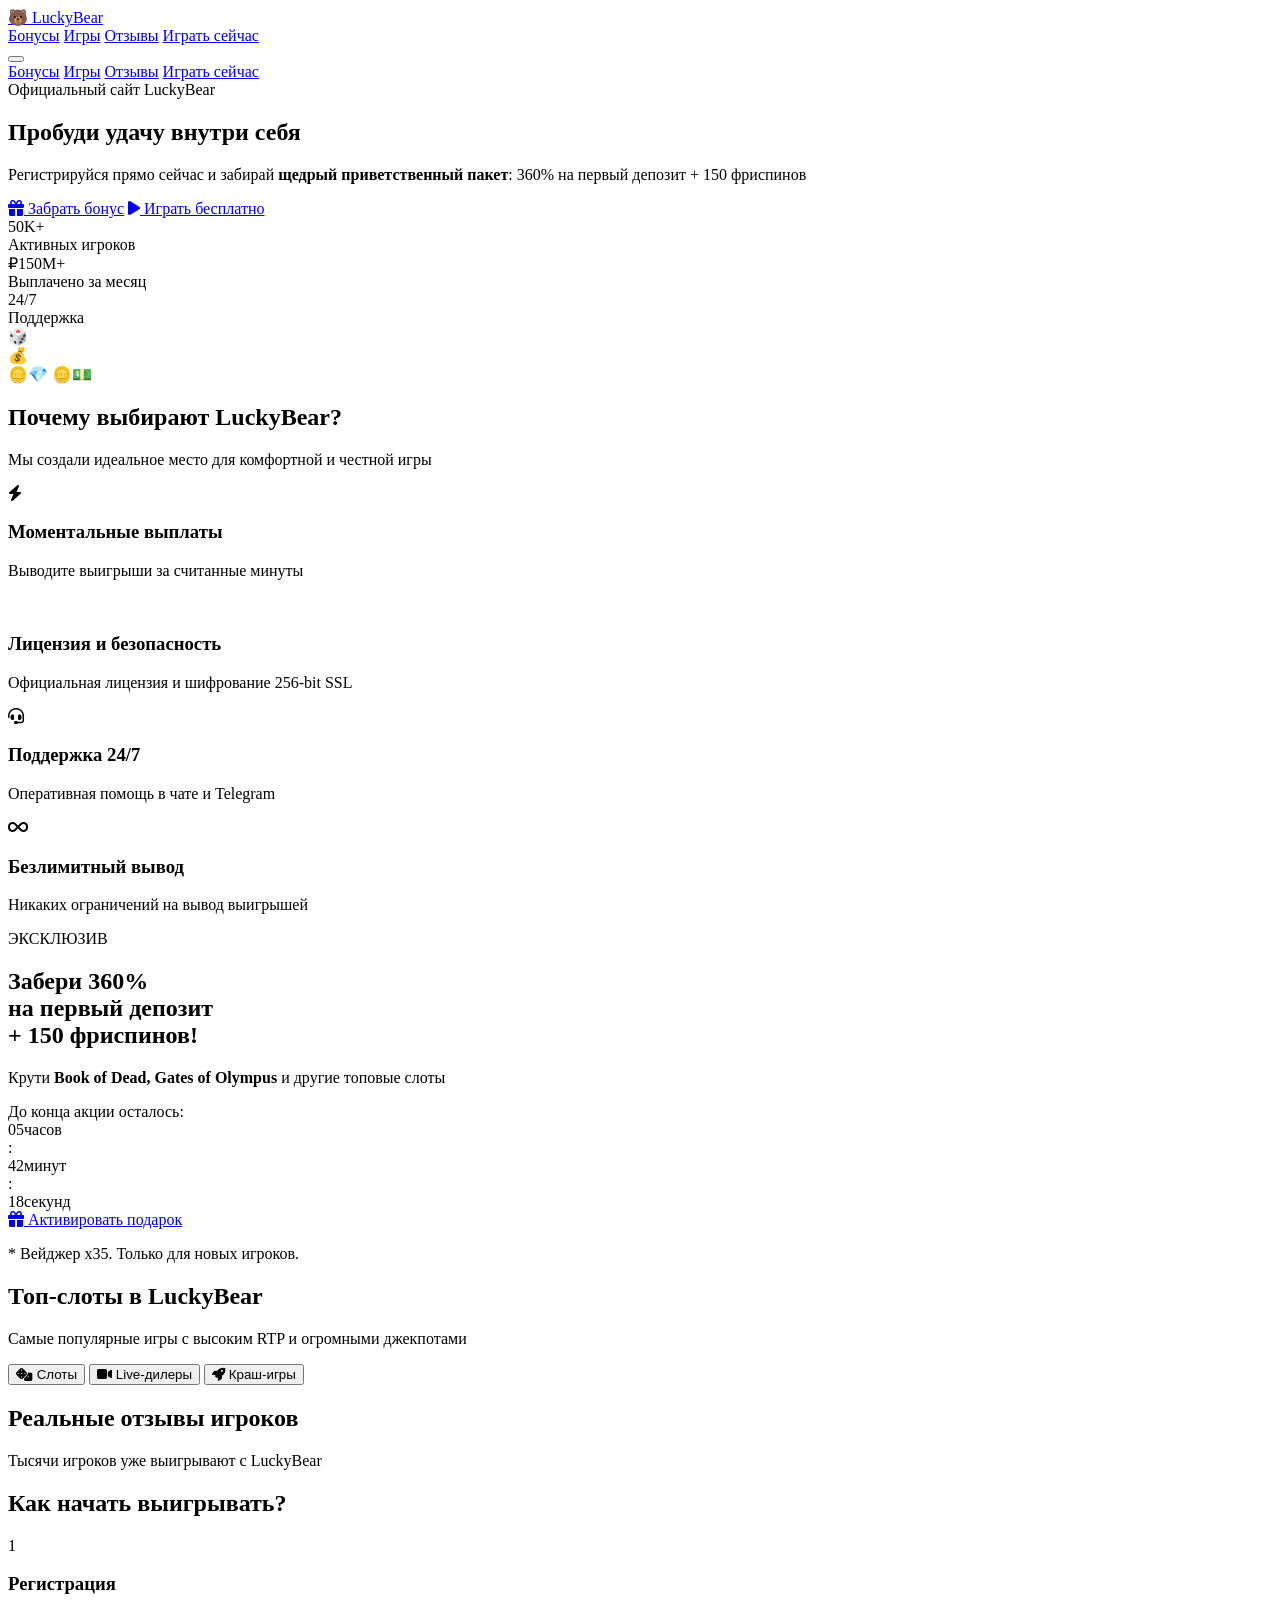
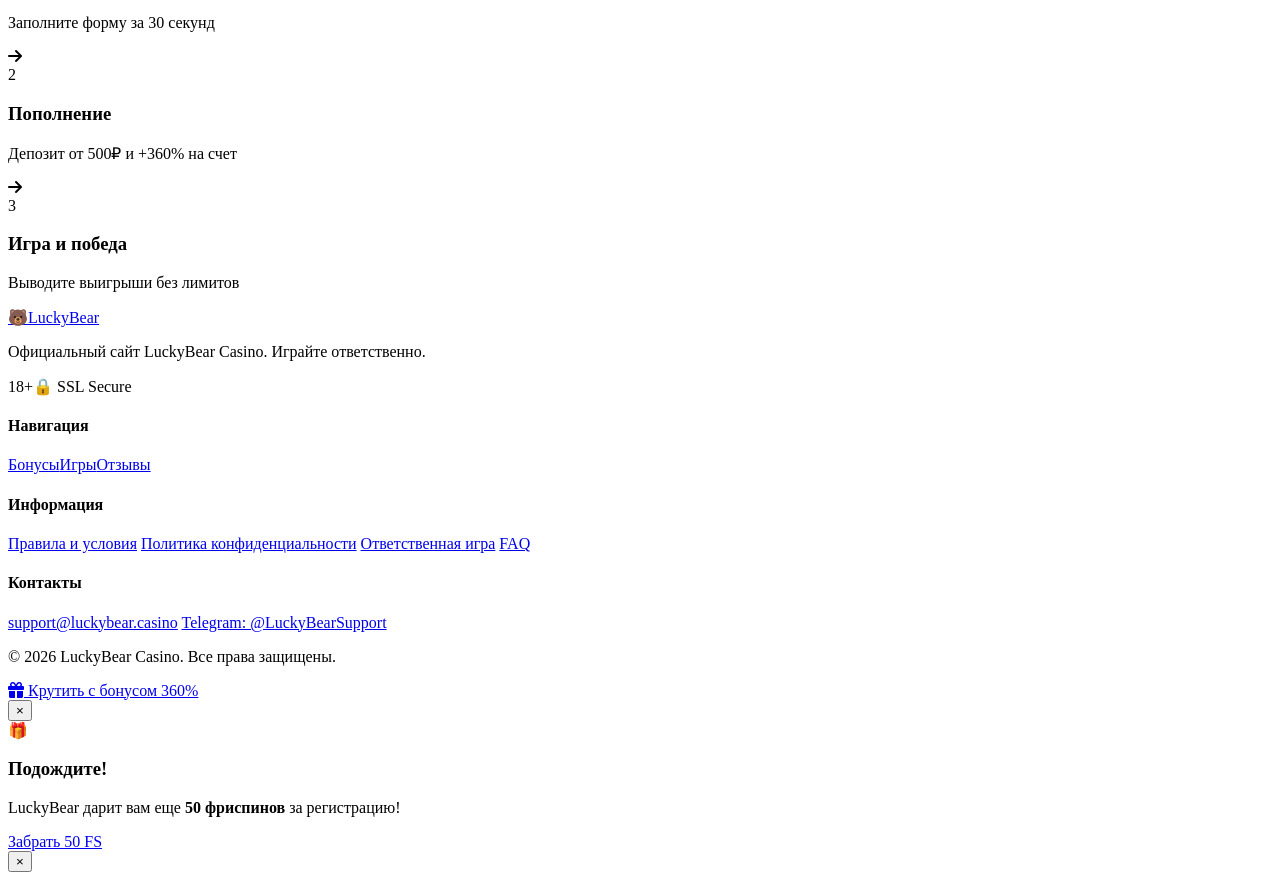
==== index.html @ 6e3bfaf0 "Create index.html" ====
<!DOCTYPE html>
<html lang="ru">
<head>
    <meta charset="UTF-8">
    <meta name="viewport" content="width=device-width, initial-scale=1.0">
    <meta name="description" content="Регистрируйся на LuckyBear и забирай приветственный пакет: 360% на депозит и 150 фриспинов. Топовые слоты, рулетка, моментальные выплаты 24/7.">
    <meta name="keywords" content="LuckyBear, luckybear casino, luckybear официальный сайт, бонус 360%, luckybear отзывы">
    <title>LuckyBear Casino – Официальный сайт | Играй онлайн с бонусом 360% + 150 FS</title>
    <link rel="preconnect" href="https://fonts.googleapis.com">
    <link rel="preconnect" href="https://fonts.gstatic.com" crossorigin>
    <link href="https://fonts.googleapis.com/css2?family=Inter:wght@400;500;600;700&family=Montserrat:wght@600;700;800;900&display=swap" rel="stylesheet">
    <link rel="stylesheet" href="https://cdnjs.cloudflare.com/ajax/libs/font-awesome/6.4.0/css/all.min.css">
    <link rel="icon" href="assets/favicon.svg" type="image/svg+xml">
    <link rel="stylesheet" href="css/style.css">
</head>
<body>
    <div class="particles-bg" id="particles"></div>

    <nav class="navbar" id="navbar">
        <div class="container">
            <div class="nav-wrapper">
                <a href="/" class="logo">
                    <span class="logo-icon">🐻</span>
                    <span class="logo-text">Lucky<span class="logo-accent">Bear</span></span>
                </a>
                <div class="nav-links">
                    <a href="#bonus" class="nav-link">Бонусы</a>
                    <a href="#games" class="nav-link">Игры</a>
                    <a href="#reviews" class="nav-link">Отзывы</a>
                    <a href="#" class="nav-link nav-btn" data-play-link>Играть сейчас</a>
                </div>
                <button class="mobile-menu-btn" id="mobileMenuBtn">
                    <span></span><span></span><span></span>
                </button>
            </div>
        </div>
    </nav>

    <div class="mobile-menu" id="mobileMenu">
        <a href="#bonus" class="mobile-link">Бонусы</a>
        <a href="#games" class="mobile-link">Игры</a>
        <a href="#reviews" class="mobile-link">Отзывы</a>
        <a href="#" class="mobile-link mobile-btn" data-play-link>Играть сейчас</a>
    </div>

    <section class="hero" id="hero">
        <div class="container">
            <div class="hero-grid">
                <div class="hero-content">
                    <div class="hero-badge">
                        <span class="badge-pulse"></span>Официальный сайт LuckyBear
                    </div>
                    <h1 class="hero-title">Пробуди <span class="gradient-text">удачу</span> внутри себя</h1>
                    <p class="hero-subtitle">Регистрируйся прямо сейчас и забирай <strong>щедрый приветственный пакет</strong>: <span class="highlight">360% на первый депозит + 150 фриспинов</span></p>
                    <div class="hero-buttons">
                        <a href="#" class="btn btn-primary" data-reg-link><i class="fas fa-gift"></i> Забрать бонус</a>
                        <a href="#" class="btn btn-secondary" data-play-link><i class="fas fa-play"></i> Играть бесплатно</a>
                    </div>
                    <div class="hero-stats">
                        <div class="stat-item"><div class="stat-number">50K+</div><div class="stat-label">Активных игроков</div></div>
                        <div class="stat-item"><div class="stat-number">₽150M+</div><div class="stat-label">Выплачено за месяц</div></div>
                        <div class="stat-item"><div class="stat-number">24/7</div><div class="stat-label">Поддержка</div></div>
                    </div>
                </div>
                <div class="hero-image">
                    <div class="bear-container">
                        <div class="bear-wrapper">
                            <div class="bear-glow"></div>
                            <div class="bear-body">
                                <div class="bear-ear bear-ear-left"></div>
                                <div class="bear-ear bear-ear-right"></div>
                                <div class="bear-face">
                                    <div class="bear-eye bear-eye-left"></div>
                                    <div class="bear-eye bear-eye-right"></div>
                                    <div class="bear-nose"></div>
                                    <div class="bear-mouth"></div>
                                </div>
                                <div class="bear-hoodie"></div>
                                <div class="bear-arm bear-arm-left"><div class="bear-paw">🎲</div></div>
                                <div class="bear-arm bear-arm-right"><div class="bear-paw">💰</div></div>
                            </div>
                            <div class="floating-coins">
                                <span class="coin coin-1">🪙</span><span class="coin coin-2">💎</span>
                                <span class="coin coin-3">🪙</span><span class="coin coin-4">💵</span>
                            </div>
                        </div>
                    </div>
                </div>
            </div>
        </div>
    </section>

    <section class="features" id="features">
        <div class="container">
            <div class="section-header">
                <h2 class="section-title">Почему выбирают <span class="gradient-text">LuckyBear?</span></h2>
                <p class="section-desc">Мы создали идеальное место для комфортной и честной игры</p>
            </div>
            <div class="features-grid">
                <div class="feature-card">
                    <div class="feature-icon"><i class="fas fa-bolt"></i></div>
                    <h3>Моментальные выплаты</h3>
                    <p>Выводите выигрыши за считанные минуты</p>
                </div>
                <div class="feature-card">
                    <div class="feature-icon"><i class="fas fa-shield-haltered"></i></div>
                    <h3>Лицензия и безопасность</h3>
                    <p>Официальная лицензия и шифрование 256-bit SSL</p>
                </div>
                <div class="feature-card">
                    <div class="feature-icon"><i class="fas fa-headset"></i></div>
                    <h3>Поддержка 24/7</h3>
                    <p>Оперативная помощь в чате и Telegram</p>
                </div>
                <div class="feature-card">
                    <div class="feature-icon"><i class="fas fa-infinity"></i></div>
                    <h3>Безлимитный вывод</h3>
                    <p>Никаких ограничений на вывод выигрышей</p>
                </div>
            </div>
        </div>
    </section>

    <section class="bonus" id="bonus">
        <div class="container">
            <div class="bonus-card">
                <div class="bonus-glitter"></div>
                <div class="bonus-content">
                    <div class="bonus-badge">ЭКСКЛЮЗИВ</div>
                    <h2 class="bonus-title">Забери <span class="huge-text">360%</span><br>на первый депозит<br><span class="gradient-text">+ 150 фриспинов!</span></h2>
                    <p class="bonus-desc">Крути <strong>Book of Dead, Gates of Olympus</strong> и другие топовые слоты</p>
                    <div class="bonus-timer" id="bonusTimer">
                        <div class="timer-label">До конца акции осталось:</div>
                        <div class="timer-digits">
                            <div class="timer-block"><span id="hours" class="timer-value">05</span><span class="timer-unit">часов</span></div>
                            <div class="timer-divider">:</div>
                            <div class="timer-block"><span id="minutes" class="timer-value">42</span><span class="timer-unit">минут</span></div>
                            <div class="timer-divider">:</div>
                            <div class="timer-block"><span id="seconds" class="timer-value">18</span><span class="timer-unit">секунд</span></div>
                        </div>
                    </div>
                    <a href="#" class="btn btn-primary btn-large" data-reg-link><i class="fas fa-gift"></i> Активировать подарок</a>
                    <p class="bonus-terms">* Вейджер x35. Только для новых игроков.</p>
                </div>
                <div class="bonus-visual">
                    <div class="chest-container">
                        <div class="chest">
                            <div class="chest-lid"></div>
                            <div class="chest-body"><div class="chest-lock"></div></div>
                            <div class="chest-glow"></div>
                        </div>
                    </div>
                </div>
            </div>
        </div>
    </section>

    <section class="games" id="games">
        <div class="container">
            <div class="section-header">
                <h2 class="section-title">Топ-слоты в <span class="gradient-text">LuckyBear</span></h2>
                <p class="section-desc">Самые популярные игры с высоким RTP и огромными джекпотами</p>
            </div>
            <div class="games-tabs">
                <button class="tab-btn active" data-tab="slots"><i class="fas fa-dice"></i> Слоты</button>
                <button class="tab-btn" data-tab="live"><i class="fas fa-video"></i> Live-дилеры</button>
                <button class="tab-btn" data-tab="crash"><i class="fas fa-rocket"></i> Краш-игры</button>
            </div>
            <div class="games-content" id="gamesContent">
                <div class="games-grid" id="gamesGrid"></div>
            </div>
        </div>
    </section>

    <section class="reviews" id="reviews">
        <div class="container">
            <div class="section-header">
                <h2 class="section-title">Реальные отзывы <span class="gradient-text">игроков</span></h2>
                <p class="section-desc">Тысячи игроков уже выигрывают с LuckyBear</p>
            </div>
            <div class="reviews-grid" id="reviewsGrid"></div>
        </div>
    </section>

    <section class="how-to-play" id="how-to-play">
        <div class="container">
            <div class="section-header">
                <h2 class="section-title">Как начать <span class="gradient-text">выигрывать?</span></h2>
            </div>
            <div class="steps-grid">
                <div class="step-card"><div class="step-number">1</div><h3>Регистрация</h3><p>Заполните форму за 30 секунд</p></div>
                <div class="step-arrow"><i class="fas fa-arrow-right"></i></div>
                <div class="step-card"><div class="step-number">2</div><h3>Пополнение</h3><p>Депозит от 500₽ и +360% на счет</p></div>
                <div class="step-arrow"><i class="fas fa-arrow-right"></i></div>
                <div class="step-card"><div class="step-number">3</div><h3>Игра и победа</h3><p>Выводите выигрыши без лимитов</p></div>
            </div>
        </div>
    </section>

    <footer class="footer">
        <div class="container">
            <div class="footer-grid">
                <div class="footer-col">
                    <a href="/" class="logo"><span class="logo-icon">🐻</span><span class="logo-text">Lucky<span class="logo-accent">Bear</span></span></a>
                    <p class="footer-desc">Официальный сайт LuckyBear Casino. Играйте ответственно.</p>
                    <div class="footer-badges"><span class="age-badge">18+</span><span class="ssl-badge">🔒 SSL Secure</span></div>
                </div>
                <div class="footer-col">
                    <h4>Навигация</h4>
                    <a href="#bonus">Бонусы</a><a href="#games">Игры</a><a href="#reviews">Отзывы</a>
                </div>
                <div class="footer-col">
                    <h4>Информация</h4>
                    <a href="#" class="page-link" data-page="terms">Правила и условия</a>
                    <a href="#" class="page-link" data-page="privacy">Политика конфиденциальности</a>
                    <a href="#" class="page-link" data-page="responsible">Ответственная игра</a>
                    <a href="#" class="page-link" data-page="faq">FAQ</a>
                </div>
                <div class="footer-col">
                    <h4>Контакты</h4>
                    <a href="mailto:support@luckybear.casino">support@luckybear.casino</a>
                    <a href="#">Telegram: @LuckyBearSupport</a>
                </div>
            </div>
            <div class="footer-bottom"><p>© 2026 LuckyBear Casino. Все права защищены.</p></div>
        </div>
    </footer>

    <div class="sticky-mobile-btn" id="stickyBtn"><a href="#" data-reg-link><i class="fas fa-gift"></i> Крутить с бонусом 360%</a></div>

    <div class="exit-popup" id="exitPopup">
        <div class="exit-popup-content">
            <button class="exit-popup-close" id="exitPopupClose">&times;</button>
            <div class="exit-popup-icon">🎁</div>
            <h3>Подождите!</h3>
            <p>LuckyBear дарит вам еще <strong>50 фриспинов</strong> за регистрацию!</p>
            <a href="#" class="btn btn-primary" data-reg-link>Забрать 50 FS</a>
        </div>
    </div>

    <div class="modal" id="pageModal">
        <div class="modal-content">
            <button class="modal-close" id="modalClose">&times;</button>
            <div class="modal-body" id="modalBody"></div>
        </div>
    </div>

    <script src="js/main.js"></script>
</body>
      </html>
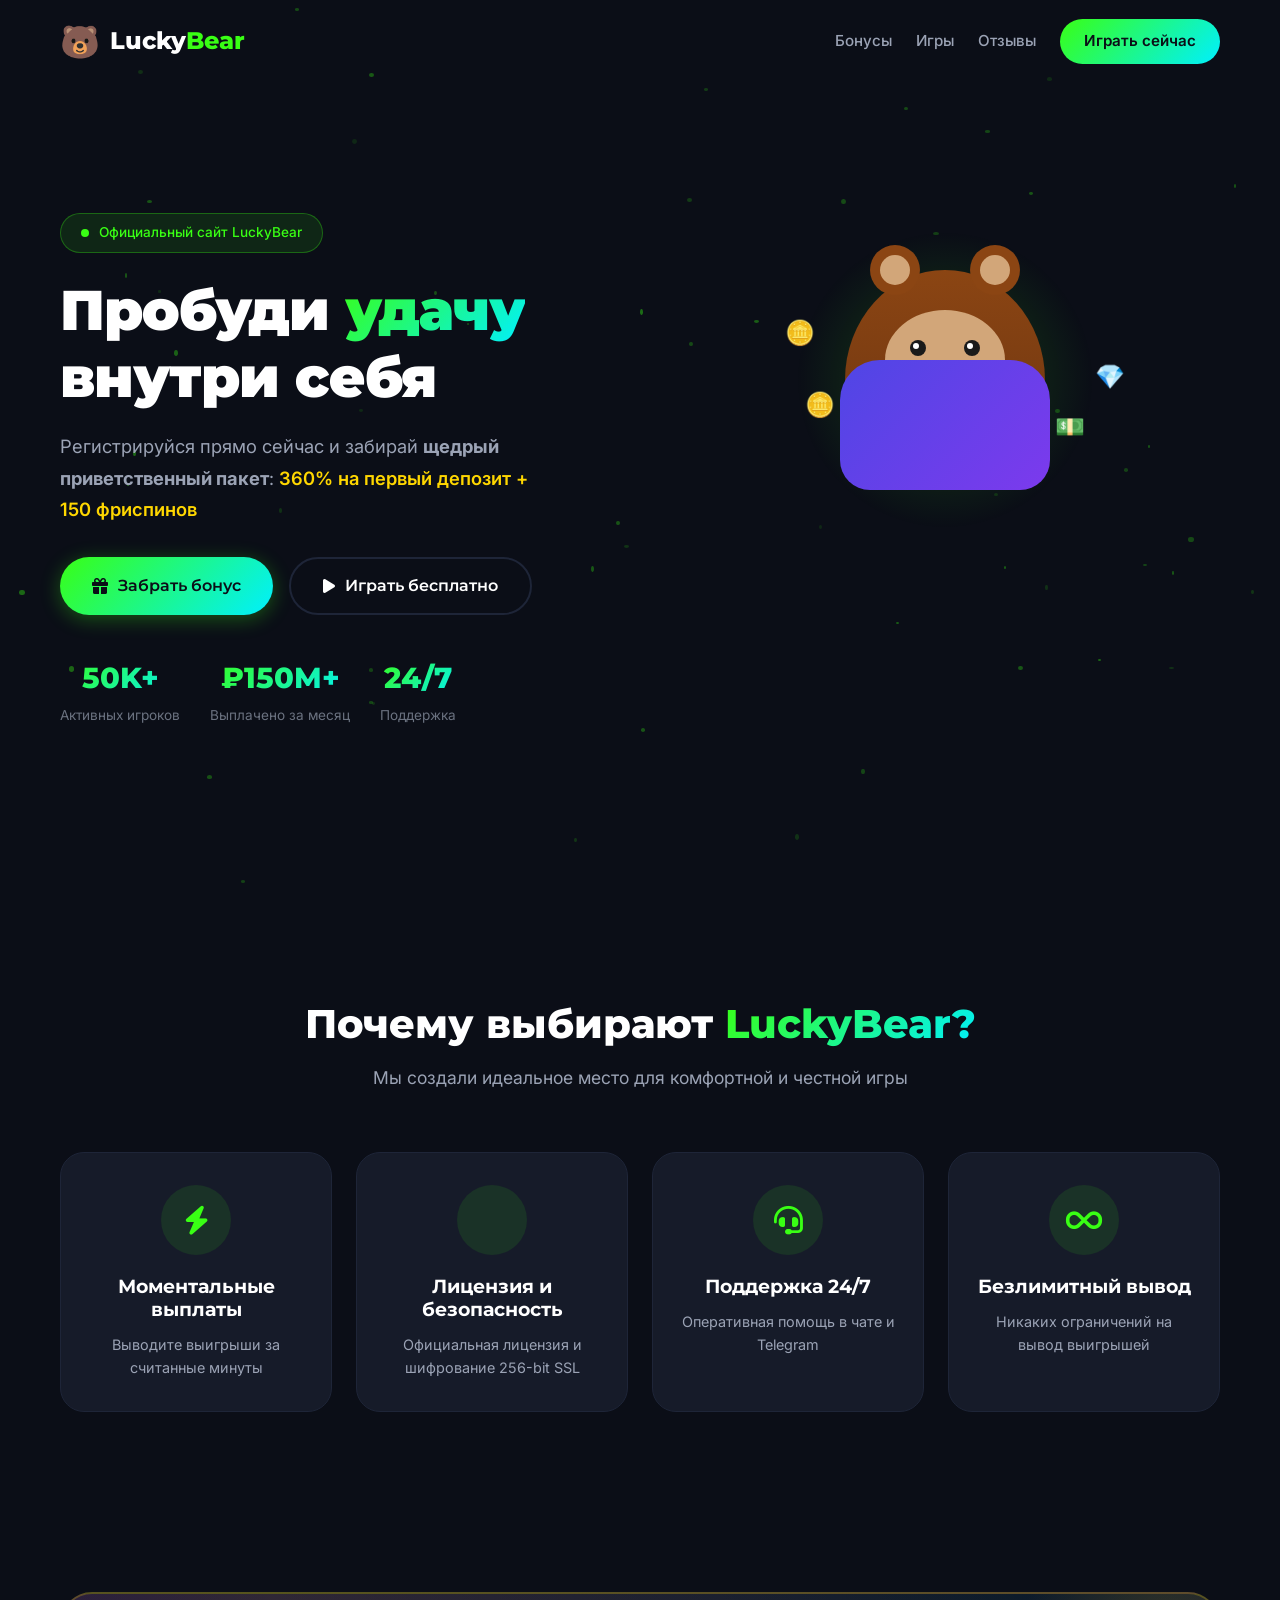
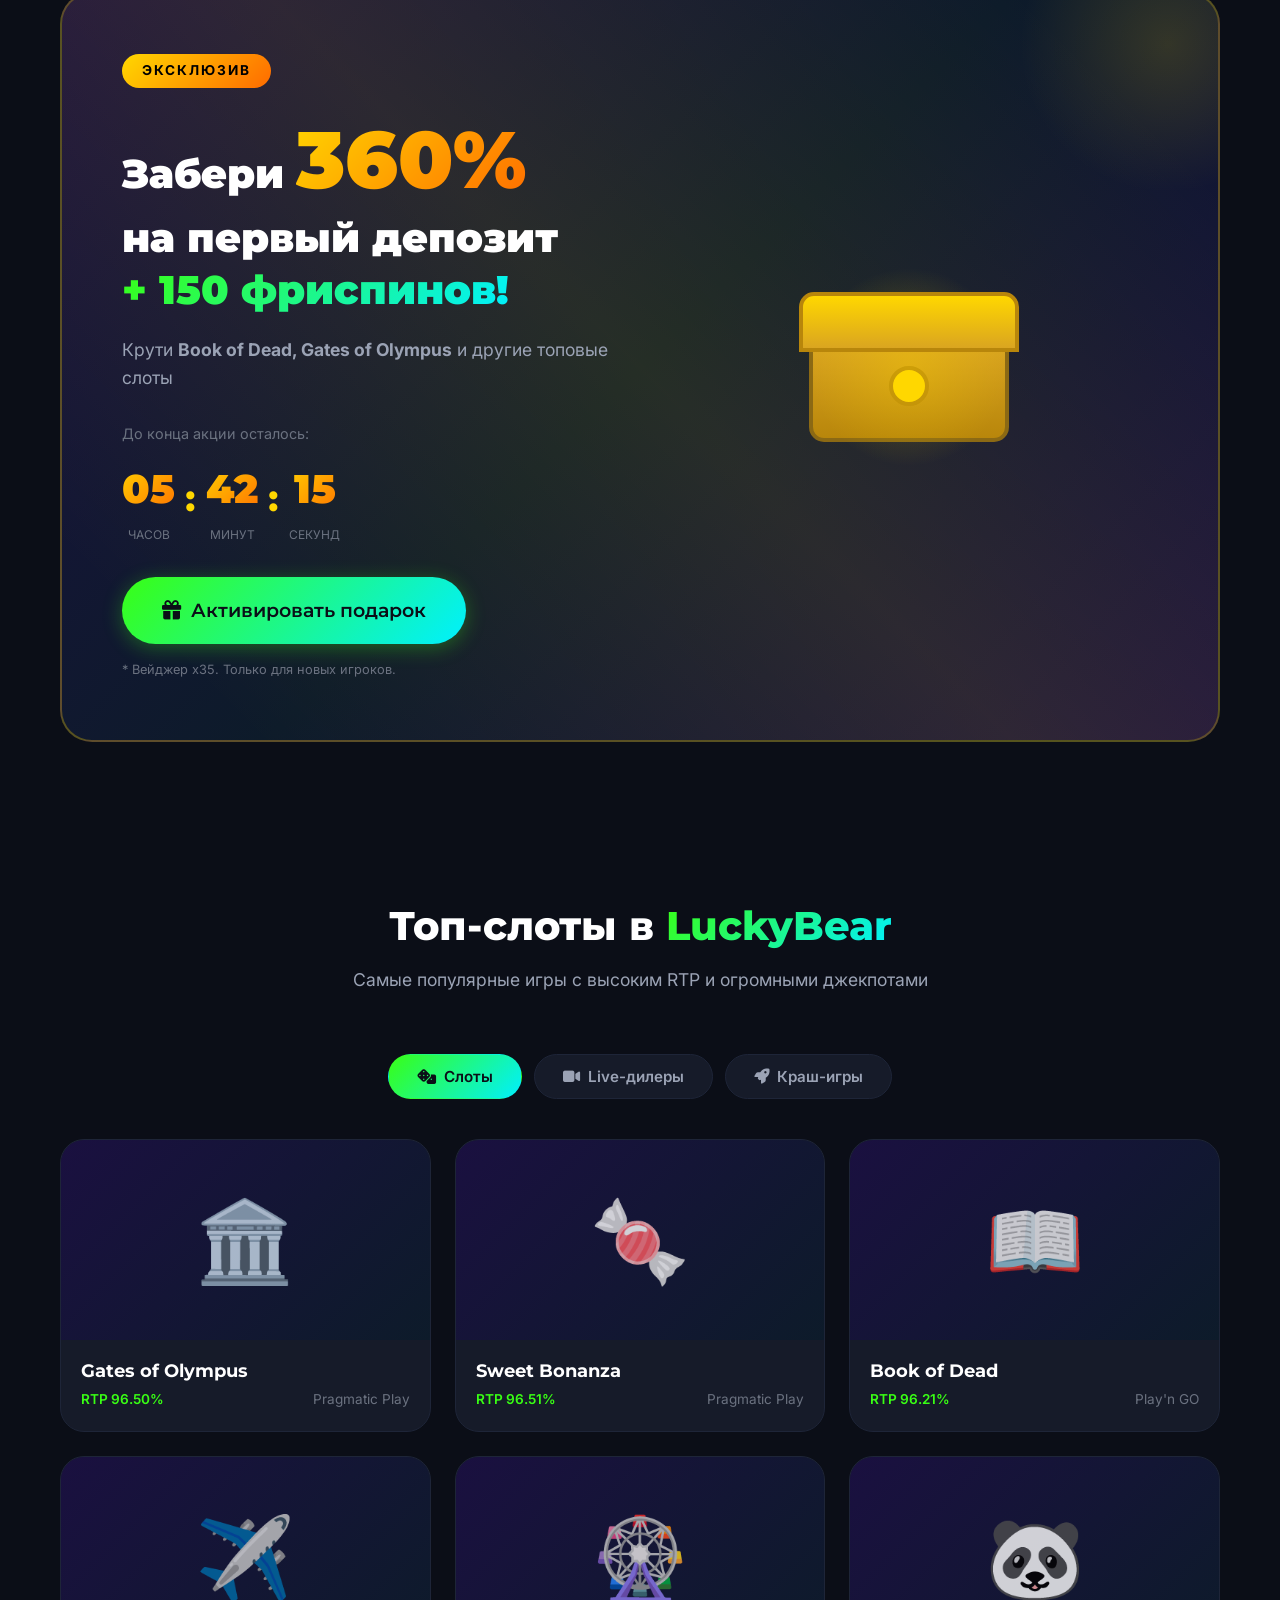
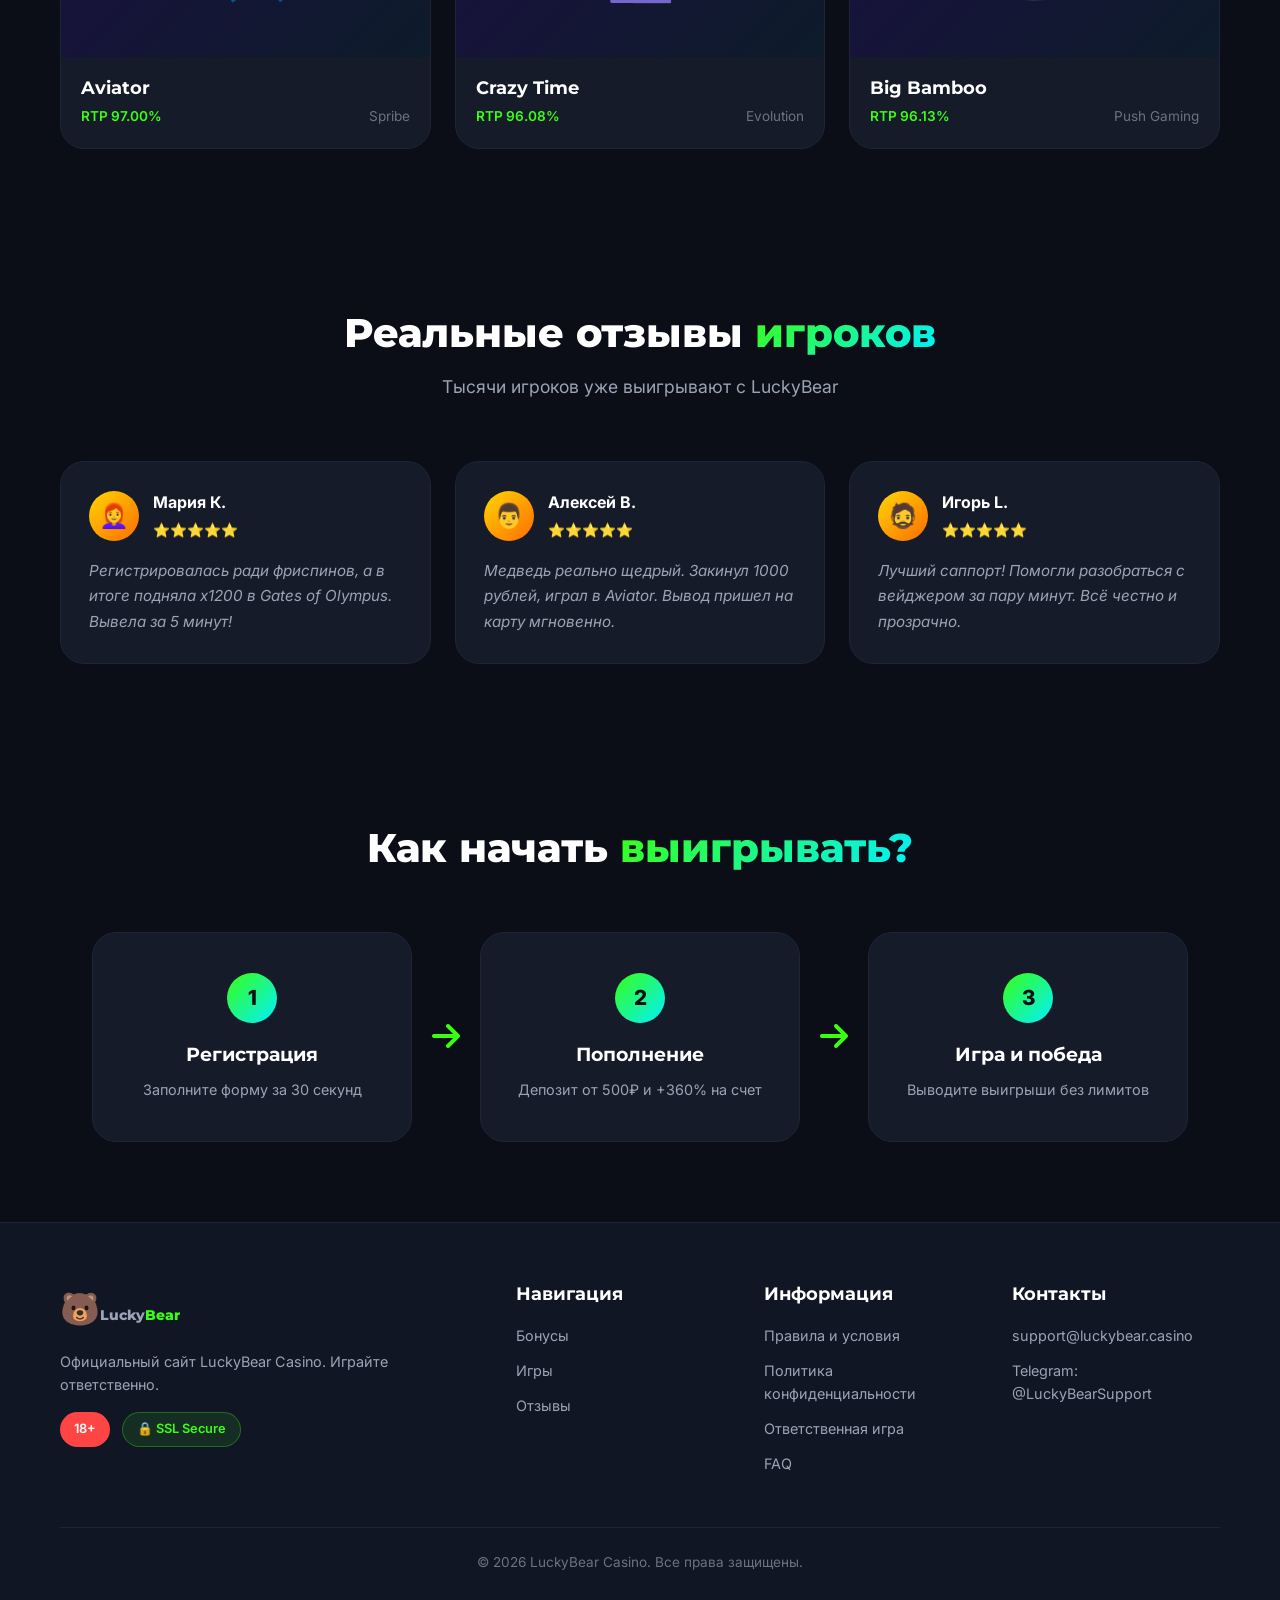
==== commit c17a2f34: "Update index.html" ====
--- a/index.html
+++ b/index.html
@@ -1,5 +1,18 @@
 <!DOCTYPE html>
 <html lang="ru">
+    <!-- Yandex.Metrika counter -->
+<script type="text/javascript">
+    (function(m,e,t,r,i,k,a){
+        m[i]=m[i]||function(){(m[i].a=m[i].a||[]).push(arguments)};
+        m[i].l=1*new Date();
+        for (var j = 0; j < document.scripts.length; j++) {if (document.scripts[j].src === r) { return; }}
+        k=e.createElement(t),a=e.getElementsByTagName(t)[0],k.async=1,k.src=r,a.parentNode.insertBefore(k,a)
+    })(window, document,'script','https://mc.yandex.ru/metrika/tag.js?id=111129533', 'ym');
+
+    ym(111129533, 'init', {ssr:true, webvisor:true, clickmap:true, ecommerce:"dataLayer", referrer: document.referrer, url: location.href, accurateTrackBounce:true, trackLinks:true});
+</script>
+<noscript><div><img src="https://mc.yandex.ru/watch/111129533" style="position:absolute; left:-9999px;" alt="" /></div></noscript>
+<!-- /Yandex.Metrika counter -->
 <head>
     <meta charset="UTF-8">
     <meta name="viewport" content="width=device-width, initial-scale=1.0">
--- a/css/style.css
+++ b/css/style.css
@@ -0,0 +1,264 @@
+:root {
+    --bg-primary: #0B0E17;
+    --bg-secondary: #111624;
+    --bg-card: #161B29;
+    --accent-green: #39FF14;
+    --accent-gold: #FFD700;
+    --text-primary: #FFFFFF;
+    --text-secondary: #9BA3B5;
+    --text-muted: #6B7280;
+    --border-color: #1E2538;
+    --gradient-1: linear-gradient(135deg, #39FF14 0%, #00F0FF 100%);
+    --gradient-2: linear-gradient(135deg, #FFD700 0%, #FF6B00 100%);
+    --shadow-green: 0 0 30px rgba(57, 255, 20, 0.3);
+    --shadow-gold: 0 0 30px rgba(255, 215, 0, 0.3);
+    --radius-sm: 8px;
+    --radius-md: 16px;
+    --radius-lg: 24px;
+    --radius-xl: 32px;
+}
+
+*, *::before, *::after { margin: 0; padding: 0; box-sizing: border-box; }
+html { scroll-behavior: smooth; font-size: 16px; }
+
+body {
+    font-family: 'Inter', -apple-system, BlinkMacSystemFont, sans-serif;
+    background: var(--bg-primary);
+    color: var(--text-primary);
+    line-height: 1.6;
+    overflow-x: hidden;
+    -webkit-font-smoothing: antialiased;
+}
+
+h1, h2, h3, h4, h5, h6 { font-family: 'Montserrat', sans-serif; font-weight: 700; line-height: 1.2; }
+a { text-decoration: none; color: inherit; transition: all 0.3s ease; }
+img { max-width: 100%; height: auto; }
+.container { width: 100%; max-width: 1200px; margin: 0 auto; padding: 0 20px; }
+
+@keyframes float { 0%, 100% { transform: translateY(0px); } 50% { transform: translateY(-20px); } }
+@keyframes pulse { 0%, 100% { opacity: 1; } 50% { opacity: 0.5; } }
+@keyframes glow { 0%, 100% { box-shadow: 0 0 20px rgba(57, 255, 20, 0.3); } 50% { box-shadow: 0 0 40px rgba(57, 255, 20, 0.6); } }
+@keyframes coinFloat { 0%, 100% { transform: translateY(0) rotate(0deg); opacity: 0; } 20% { opacity: 1; } 80% { opacity: 1; } 100% { transform: translateY(-150px) rotate(720deg); opacity: 0; } }
+@keyframes shimmer { 0% { background-position: -200% center; } 100% { background-position: 200% center; } }
+@keyframes slideUp { from { opacity: 0; transform: translateY(40px); } to { opacity: 1; transform: translateY(0); } }
+@keyframes fadeIn { from { opacity: 0; } to { opacity: 1; } }
+
+.particles-bg { position: fixed; top: 0; left: 0; width: 100%; height: 100%; pointer-events: none; z-index: 0; }
+.particle { position: absolute; background: var(--accent-green); border-radius: 50%; opacity: 0.3; animation: float 6s ease-in-out infinite; }
+
+.gradient-text { background: var(--gradient-1); -webkit-background-clip: text; -webkit-text-fill-color: transparent; background-clip: text; }
+
+.navbar { position: fixed; top: 0; left: 0; width: 100%; z-index: 1000; padding: 16px 0; transition: all 0.4s ease; background: transparent; }
+.navbar.scrolled { background: rgba(11, 14, 23, 0.95); backdrop-filter: blur(20px); padding: 12px 0; box-shadow: 0 4px 30px rgba(0,0,0,0.3); }
+.nav-wrapper { display: flex; align-items: center; justify-content: space-between; }
+.logo { display: flex; align-items: center; gap: 10px; font-family: 'Montserrat', sans-serif; font-weight: 800; font-size: 1.5rem; z-index: 1001; }
+.logo-icon { font-size: 2rem; animation: float 3s ease-in-out infinite; }
+.logo-accent { color: var(--accent-green); }
+.nav-links { display: flex; align-items: center; gap: 24px; }
+.nav-link { color: var(--text-secondary); font-weight: 500; font-size: 0.95rem; position: relative; }
+.nav-link:hover { color: var(--text-primary); }
+.nav-link::after { content: ''; position: absolute; bottom: -4px; left: 0; width: 0; height: 2px; background: var(--gradient-1); transition: width 0.3s ease; }
+.nav-link:hover::after { width: 100%; }
+.nav-btn { background: var(--gradient-1); color: var(--bg-primary) !important; padding: 10px 24px; border-radius: 50px; font-weight: 600; }
+.nav-btn:hover { transform: translateY(-2px); box-shadow: var(--shadow-green); }
+
+.mobile-menu-btn { display: none; flex-direction: column; gap: 5px; background: none; border: none; cursor: pointer; z-index: 1001; padding: 4px; }
+.mobile-menu-btn span { width: 28px; height: 3px; background: var(--text-primary); border-radius: 3px; transition: all 0.3s ease; }
+.mobile-menu-btn.active span:nth-child(1) { transform: rotate(45deg) translate(5px, 6px); }
+.mobile-menu-btn.active span:nth-child(2) { opacity: 0; }
+.mobile-menu-btn.active span:nth-child(3) { transform: rotate(-45deg) translate(5px, -6px); }
+
+.mobile-menu { position: fixed; top: 0; left: 0; width: 100%; height: 100vh; background: rgba(11, 14, 23, 0.98); backdrop-filter: blur(20px); z-index: 999; display: flex; flex-direction: column; align-items: center; justify-content: center; gap: 30px; transform: translateY(-100%); transition: transform 0.5s cubic-bezier(0.77, 0.2, 0.05, 1); }
+.mobile-menu.active { transform: translateY(0); }
+.mobile-link { font-size: 1.5rem; font-weight: 600; color: var(--text-secondary); }
+.mobile-link:hover { color: var(--text-primary); }
+.mobile-btn { background: var(--gradient-1); color: var(--bg-primary) !important; padding: 14px 40px; border-radius: 50px; font-weight: 700; }
+
+.hero { min-height: 100vh; display: flex; align-items: center; padding: 100px 0 60px; position: relative; z-index: 1; }
+.hero-grid { display: grid; grid-template-columns: 1fr 1fr; gap: 60px; align-items: center; }
+.hero-content { animation: slideUp 1s ease-out; }
+.hero-badge { display: inline-flex; align-items: center; gap: 10px; background: rgba(57, 255, 20, 0.1); border: 1px solid rgba(57, 255, 20, 0.3); padding: 8px 20px; border-radius: 50px; font-size: 0.85rem; font-weight: 500; color: var(--accent-green); margin-bottom: 24px; }
+.badge-pulse { width: 8px; height: 8px; background: var(--accent-green); border-radius: 50%; animation: pulse 2s ease-in-out infinite; }
+.hero-title { font-size: 3.5rem; font-weight: 900; margin-bottom: 20px; letter-spacing: -1px; }
+.hero-subtitle { font-size: 1.15rem; color: var(--text-secondary); margin-bottom: 32px; max-width: 500px; line-height: 1.7; }
+.highlight { color: var(--accent-gold); font-weight: 600; }
+.hero-buttons { display: flex; gap: 16px; margin-bottom: 40px; flex-wrap: wrap; }
+.btn { display: inline-flex; align-items: center; gap: 10px; padding: 14px 32px; border-radius: 50px; font-weight: 600; font-family: 'Montserrat', sans-serif; font-size: 1rem; transition: all 0.3s ease; cursor: pointer; border: none; }
+.btn-primary { background: var(--gradient-1); color: var(--bg-primary); box-shadow: 0 4px 20px rgba(57, 255, 20, 0.3); }
+.btn-primary:hover { transform: translateY(-3px); box-shadow: 0 8px 40px rgba(57, 255, 20, 0.5); }
+.btn-secondary { background: transparent; color: var(--text-primary); border: 2px solid var(--border-color); }
+.btn-secondary:hover { border-color: var(--accent-green); box-shadow: var(--shadow-green); transform: translateY(-3px); }
+.btn-large { padding: 18px 40px; font-size: 1.2rem; }
+.hero-stats { display: flex; gap: 30px; flex-wrap: wrap; }
+.stat-item { text-align: center; }
+.stat-number { font-family: 'Montserrat', sans-serif; font-size: 1.8rem; font-weight: 800; background: var(--gradient-1); -webkit-background-clip: text; -webkit-text-fill-color: transparent; background-clip: text; }
+.stat-label { font-size: 0.85rem; color: var(--text-muted); margin-top: 4px; }
+
+.hero-image { display: flex; justify-content: center; align-items: center; }
+.bear-container { position: relative; width: 400px; height: 400px; }
+.bear-wrapper { position: relative; animation: float 6s ease-in-out infinite; }
+.bear-glow { position: absolute; width: 300px; height: 300px; background: radial-gradient(circle, rgba(57,255,20,0.2) 0%, transparent 70%); top: 50%; left: 50%; transform: translate(-50%, -50%); border-radius: 50%; animation: glow 3s ease-in-out infinite; }
+.bear-body { position: relative; width: 200px; height: 220px; background: linear-gradient(180deg, #8B4513 0%, #6B3410 100%); border-radius: 50% 50% 45% 45%; margin: 0 auto; }
+.bear-ear { position: absolute; width: 50px; height: 50px; background: #8B4513; border-radius: 50%; top: -25px; }
+.bear-ear-left { left: 25px; } .bear-ear-right { right: 25px; }
+.bear-ear::after { content: ''; position: absolute; width: 30px; height: 30px; background: #D2A679; border-radius: 50%; top: 50%; left: 50%; transform: translate(-50%, -50%); }
+.bear-face { position: absolute; width: 120px; height: 100px; background: #D2A679; border-radius: 50%; top: 40px; left: 50%; transform: translateX(-50%); }
+.bear-eye { position: absolute; width: 16px; height: 16px; background: #1a1a1a; border-radius: 50%; top: 30px; }
+.bear-eye-left { left: 25px; } .bear-eye-right { right: 25px; }
+.bear-eye::after { content: ''; position: absolute; width: 6px; height: 6px; background: white; border-radius: 50%; top: 3px; left: 3px; }
+.bear-nose { position: absolute; width: 24px; height: 16px; background: #1a1a1a; border-radius: 50%; top: 50px; left: 50%; transform: translateX(-50%); }
+.bear-mouth { position: absolute; width: 30px; height: 15px; border-bottom: 3px solid #1a1a1a; border-radius: 0 0 50% 50%; top: 55px; left: 50%; transform: translateX(-50%); }
+.bear-hoodie { position: absolute; width: 210px; height: 130px; background: linear-gradient(135deg, #4F46E5, #7C3AED); border-radius: 40px 40px 30px 30px; bottom: 0; left: 50%; transform: translateX(-50%); z-index: 2; }
+.bear-arm { position: absolute; width: 50px; height: 80px; background: linear-gradient(135deg, #4F46E5, #7C3AED); border-radius: 25px; top: 130px; z-index: 1; }
+.bear-arm-left { left: 15px; animation: float 4s ease-in-out infinite; }
+.bear-arm-right { right: 15px; animation: float 4s ease-in-out infinite 0.5s; }
+.bear-paw { position: absolute; bottom: -15px; left: 50%; transform: translateX(-50%); font-size: 1.5rem; animation: float 2s ease-in-out infinite; }
+.floating-coins { position: absolute; width: 100%; height: 100%; top: 0; left: 0; pointer-events: none; }
+.coin { position: absolute; font-size: 1.5rem; animation: coinFloat 3s ease-in-out infinite; }
+.coin-1 { top: 20%; left: 10%; } .coin-2 { top: 40%; right: 5%; animation-delay: 0.8s; }
+.coin-3 { bottom: 30%; left: 15%; animation-delay: 1.6s; } .coin-4 { bottom: 20%; right: 15%; animation-delay: 2.4s; }
+
+.features { padding: 100px 0; position: relative; z-index: 1; }
+.section-header { text-align: center; margin-bottom: 60px; }
+.section-title { font-size: 2.5rem; font-weight: 800; margin-bottom: 16px; }
+.section-desc { color: var(--text-secondary); font-size: 1.1rem; }
+.features-grid { display: grid; grid-template-columns: repeat(4, 1fr); gap: 24px; }
+.feature-card { background: var(--bg-card); border: 1px solid var(--border-color); border-radius: var(--radius-lg); padding: 32px 24px; text-align: center; transition: all 0.4s ease; }
+.feature-card:hover { transform: translateY(-8px); border-color: var(--accent-green); box-shadow: var(--shadow-green); }
+.feature-icon { width: 70px; height: 70px; background: rgba(57, 255, 20, 0.1); border-radius: 50%; display: flex; align-items: center; justify-content: center; margin: 0 auto 20px; font-size: 1.8rem; color: var(--accent-green); }
+.feature-card h3 { font-size: 1.2rem; margin-bottom: 12px; }
+.feature-card p { color: var(--text-secondary); font-size: 0.9rem; line-height: 1.6; }
+
+.bonus { padding: 80px 0; position: relative; z-index: 1; }
+.bonus-card { background: linear-gradient(135deg, #1a1040 0%, #0d1b2a 50%, #1a1040 100%); border: 2px solid rgba(255, 215, 0, 0.3); border-radius: var(--radius-xl); padding: 60px; position: relative; overflow: hidden; display: grid; grid-template-columns: 1fr 1fr; gap: 40px; align-items: center; }
+.bonus-card::before { content: ''; position: absolute; top: -50%; left: -50%; width: 200%; height: 200%; background: linear-gradient(45deg, transparent 30%, rgba(255,215,0,0.05) 40%, rgba(255,215,0,0.1) 50%, rgba(255,215,0,0.05) 60%, transparent 70%); animation: shimmer 3s linear infinite; pointer-events: none; }
+.bonus-glitter { position: absolute; top: -100px; right: -100px; width: 300px; height: 300px; background: radial-gradient(circle, rgba(255,215,0,0.15) 0%, transparent 70%); pointer-events: none; }
+.bonus-content { position: relative; z-index: 2; }
+.bonus-badge { display: inline-block; background: var(--gradient-2); color: #000; padding: 6px 20px; border-radius: 50px; font-weight: 700; font-size: 0.85rem; margin-bottom: 20px; letter-spacing: 2px; }
+.bonus-title { font-size: 2.5rem; font-weight: 900; margin-bottom: 20px; line-height: 1.3; }
+.huge-text { font-size: 5rem; background: var(--gradient-2); -webkit-background-clip: text; -webkit-text-fill-color: transparent; background-clip: text; display: inline-block; }
+.bonus-desc { color: var(--text-secondary); font-size: 1.1rem; margin-bottom: 30px; line-height: 1.6; }
+.bonus-timer { margin-bottom: 30px; }
+.timer-label { font-size: 0.9rem; color: var(--text-muted); margin-bottom: 12px; }
+.timer-digits { display: flex; align-items: center; gap: 10px; }
+.timer-block { text-align: center; }
+.timer-value { display: block; font-family: 'Montserrat', sans-serif; font-size: 2.5rem; font-weight: 900; background: var(--gradient-2); -webkit-background-clip: text; -webkit-text-fill-color: transparent; background-clip: text; }
+.timer-unit { font-size: 0.75rem; color: var(--text-muted); text-transform: uppercase; }
+.timer-divider { font-size: 2.5rem; font-weight: 900; color: var(--accent-gold); margin-top: -10px; }
+.bonus-terms { font-size: 0.8rem; color: var(--text-muted); margin-top: 16px; }
+.bonus-visual { display: flex; justify-content: center; position: relative; z-index: 2; }
+.chest { position: relative; width: 200px; height: 150px; animation: float 4s ease-in-out infinite; }
+.chest-lid { position: absolute; top: 0; left: 50%; transform: translateX(-50%); width: 220px; height: 60px; background: linear-gradient(180deg, #FFD700 0%, #DAA520 100%); border-radius: 15px 15px 0 0; border: 4px solid #B8860B; z-index: 3; }
+.chest-body { position: absolute; bottom: 0; left: 50%; transform: translateX(-50%); width: 200px; height: 100px; background: linear-gradient(180deg, #DAA520 0%, #B8860B 100%); border-radius: 0 0 15px 15px; border: 4px solid #8B6914; }
+.chest-lock { position: absolute; top: 20px; left: 50%; transform: translateX(-50%); width: 40px; height: 40px; background: #FFD700; border-radius: 50%; border: 4px solid #B8860B; animation: glow 2s ease-in-out infinite; }
+.chest-glow { position: absolute; top: 50%; left: 50%; transform: translate(-50%, -50%); width: 200px; height: 200px; background: radial-gradient(circle, rgba(255,215,0,0.3) 0%, transparent 70%); pointer-events: none; }
+
+.games { padding: 80px 0; position: relative; z-index: 1; }
+.games-tabs { display: flex; justify-content: center; gap: 12px; margin-bottom: 40px; flex-wrap: wrap; }
+.tab-btn { display: inline-flex; align-items: center; gap: 8px; padding: 12px 28px; background: var(--bg-card); border: 1px solid var(--border-color); border-radius: 50px; color: var(--text-secondary); font-weight: 600; font-size: 0.95rem; cursor: pointer; transition: all 0.3s ease; font-family: 'Inter', sans-serif; }
+.tab-btn:hover { border-color: var(--accent-green); color: var(--text-primary); }
+.tab-btn.active { background: var(--gradient-1); border-color: transparent; color: var(--bg-primary); }
+.games-grid { display: grid; grid-template-columns: repeat(3, 1fr); gap: 24px; }
+.game-card { background: var(--bg-card); border: 1px solid var(--border-color); border-radius: var(--radius-lg); overflow: hidden; transition: all 0.4s ease; cursor: pointer; }
+.game-card:hover { transform: translateY(-8px); border-color: var(--accent-green); box-shadow: var(--shadow-green); }
+.game-image { width: 100%; height: 200px; position: relative; overflow: hidden; background: linear-gradient(135deg, #1a1040, #0d1b2a); display: flex; align-items: center; justify-content: center; }
+.game-img-placeholder { font-size: 5rem; opacity: 0.8; }
+.game-play-btn { position: absolute; top: 50%; left: 50%; transform: translate(-50%, -50%) scale(0); width: 60px; height: 60px; background: var(--gradient-1); border-radius: 50%; display: flex; align-items: center; justify-content: center; font-size: 1.2rem; color: var(--bg-primary); transition: all 0.4s cubic-bezier(0.175, 0.885, 0.32, 1.275); z-index: 2; }
+.game-card:hover .game-play-btn { transform: translate(-50%, -50%) scale(1); }
+.game-info { padding: 20px; }
+.game-name { font-weight: 700; font-size: 1.1rem; margin-bottom: 8px; }
+.game-meta { display: flex; justify-content: space-between; color: var(--text-muted); font-size: 0.85rem; }
+.game-rtp { color: var(--accent-green); font-weight: 600; }
+
+.reviews { padding: 80px 0; position: relative; z-index: 1; }
+.reviews-grid { display: grid; grid-template-columns: repeat(3, 1fr); gap: 24px; }
+.review-card { background: var(--bg-card); border: 1px solid var(--border-color); border-radius: var(--radius-lg); padding: 28px; transition: all 0.3s ease; }
+.review-card:hover { border-color: var(--accent-gold); box-shadow: var(--shadow-gold); transform: translateY(-4px); }
+.review-header { display: flex; align-items: center; gap: 14px; margin-bottom: 16px; }
+.review-avatar { width: 50px; height: 50px; border-radius: 50%; background: var(--gradient-2); display: flex; align-items: center; justify-content: center; font-size: 1.5rem; flex-shrink: 0; }
+.review-name { font-weight: 700; font-size: 1rem; }
+.review-stars { color: var(--accent-gold); font-size: 0.85rem; margin-top: 4px; }
+.review-text { color: var(--text-secondary); font-size: 0.95rem; line-height: 1.7; font-style: italic; }
+
+.how-to-play { padding: 80px 0; position: relative; z-index: 1; }
+.steps-grid { display: flex; align-items: center; justify-content: center; gap: 20px; flex-wrap: wrap; }
+.step-card { background: var(--bg-card); border: 1px solid var(--border-color); border-radius: var(--radius-lg); padding: 40px 30px; text-align: center; flex: 1; min-width: 250px; max-width: 320px; transition: all 0.3s ease; }
+.step-card:hover { border-color: var(--accent-green); transform: translateY(-4px); }
+.step-number { width: 50px; height: 50px; background: var(--gradient-1); border-radius: 50%; display: flex; align-items: center; justify-content: center; margin: 0 auto 20px; font-weight: 800; font-size: 1.3rem; color: var(--bg-primary); }
+.step-card h3 { margin-bottom: 12px; font-size: 1.2rem; }
+.step-card p { color: var(--text-secondary); font-size: 0.9rem; }
+.step-arrow { color: var(--accent-green); font-size: 2rem; flex-shrink: 0; }
+
+.footer { background: var(--bg-secondary); border-top: 1px solid var(--border-color); padding: 60px 0 30px; position: relative; z-index: 1; }
+.footer-grid { display: grid; grid-template-columns: 2fr 1fr 1fr 1fr; gap: 40px; margin-bottom: 40px; }
+.footer-col h4 { font-size: 1.1rem; margin-bottom: 20px; color: var(--text-primary); }
+.footer-col a { display: block; color: var(--text-secondary); margin-bottom: 12px; font-size: 0.9rem; }
+.footer-col a:hover { color: var(--accent-green); }
+.footer-desc { color: var(--text-secondary); margin: 16px 0; font-size: 0.9rem; }
+.footer-badges { display: flex; gap: 12px; flex-wrap: wrap; }
+.age-badge, .ssl-badge { display: inline-flex; align-items: center; padding: 6px 14px; border-radius: 50px; font-size: 0.8rem; font-weight: 600; }
+.age-badge { background: #ff4444; color: white; }
+.ssl-badge { background: rgba(57, 255, 20, 0.1); color: var(--accent-green); border: 1px solid rgba(57, 255, 20, 0.3); }
+.footer-bottom { border-top: 1px solid var(--border-color); padding-top: 24px; text-align: center; }
+.footer-bottom p { color: var(--text-muted); font-size: 0.85rem; }
+
+.sticky-mobile-btn { display: none; position: fixed; bottom: 0; left: 0; width: 100%; background: rgba(11, 14, 23, 0.95); backdrop-filter: blur(20px); padding: 12px 20px; z-index: 998; border-top: 2px solid var(--accent-green); }
+.sticky-mobile-btn a { display: block; width: 100%; background: var(--gradient-1); color: var(--bg-primary); text-align: center; padding: 14px; border-radius: 50px; font-weight: 700; font-size: 1rem; }
+
+.exit-popup { display: none; position: fixed; top: 0; left: 0; width: 100%; height: 100%; background: rgba(0,0,0,0.8); backdrop-filter: blur(4px); z-index: 2000; align-items: center; justify-content: center; }
+.exit-popup.active { display: flex; animation: fadeIn 0.3s ease; }
+.exit-popup-content { background: var(--bg-card); border: 1px solid var(--border-color); border-radius: var(--radius-xl); padding: 40px; text-align: center; max-width: 450px; width: 90%; position: relative; }
+.exit-popup-close { position: absolute; top: 15px; right: 20px; background: none; border: none; font-size: 2rem; color: var(--text-muted); cursor: pointer; }
+.exit-popup-icon { font-size: 4rem; margin-bottom: 20px; animation: float 2s ease-in-out infinite; }
+.exit-popup h3 { font-size: 1.8rem; margin-bottom: 12px; }
+.exit-popup p { color: var(--text-secondary); margin-bottom: 24px; }
+
+.modal { display: none; position: fixed; top: 0; left: 0; width: 100%; height: 100%; background: rgba(0,0,0,0.8); backdrop-filter: blur(4px); z-index: 2000; align-items: center; justify-content: center; }
+.modal.active { display: flex; }
+.modal-content { background: var(--bg-card); border: 1px solid var(--border-color); border-radius: var(--radius-xl); padding: 40px; max-width: 700px; width: 90%; max-height: 80vh; overflow-y: auto; position: relative; }
+.modal-close { position: absolute; top: 15px; right: 20px; background: none; border: none; font-size: 2rem; color: var(--text-muted); cursor: pointer; }
+.modal-body { color: var(--text-secondary); line-height: 1.8; }
+.modal-body h2 { color: var(--text-primary); margin-bottom: 20px; }
+.modal-body p { margin-bottom: 16px; }
+
+@media (max-width: 1024px) {
+    .hero-grid { grid-template-columns: 1fr; text-align: center; gap: 40px; }
+    .hero-content { order: 1; }
+    .hero-buttons { justify-content: center; }
+    .hero-stats { justify-content: center; }
+    .hero-subtitle { max-width: 100%; }
+    .bear-container { width: 300px; height: 300px; }
+    .features-grid { grid-template-columns: repeat(2, 1fr); }
+    .bonus-card { grid-template-columns: 1fr; text-align: center; padding: 40px; }
+    .timer-digits { justify-content: center; }
+    .games-grid { grid-template-columns: repeat(2, 1fr); }
+    .reviews-grid { grid-template-columns: repeat(2, 1fr); }
+    .footer-grid { grid-template-columns: repeat(2, 1fr); }
+}
+
+@media (max-width: 768px) {
+    .nav-links { display: none; }
+    .mobile-menu-btn { display: flex; }
+    .hero-title { font-size: 2.2rem; }
+    .section-title { font-size: 2rem; }
+    .huge-text { font-size: 3rem; }
+    .bonus-title { font-size: 1.8rem; }
+    .timer-value { font-size: 1.8rem; }
+    .features-grid { grid-template-columns: 1fr; }
+    .games-grid { grid-template-columns: 1fr; }
+    .reviews-grid { grid-template-columns: 1fr; }
+    .steps-grid { flex-direction: column; }
+    .step-arrow { transform: rotate(90deg); }
+    .footer-grid { grid-template-columns: 1fr; }
+    .sticky-mobile-btn { display: block; }
+    .bonus-card { padding: 30px 20px; }
+}
+
+@media (max-width: 480px) {
+    .hero-title { font-size: 1.8rem; }
+    .hero-buttons { flex-direction: column; }
+    .btn { width: 100%; justify-content: center; }
+    .stat-number { font-size: 1.4rem; }
+    .games-tabs { flex-direction: column; }
+    .tab-btn { width: 100%; justify-content: center; }
+                                                    }
